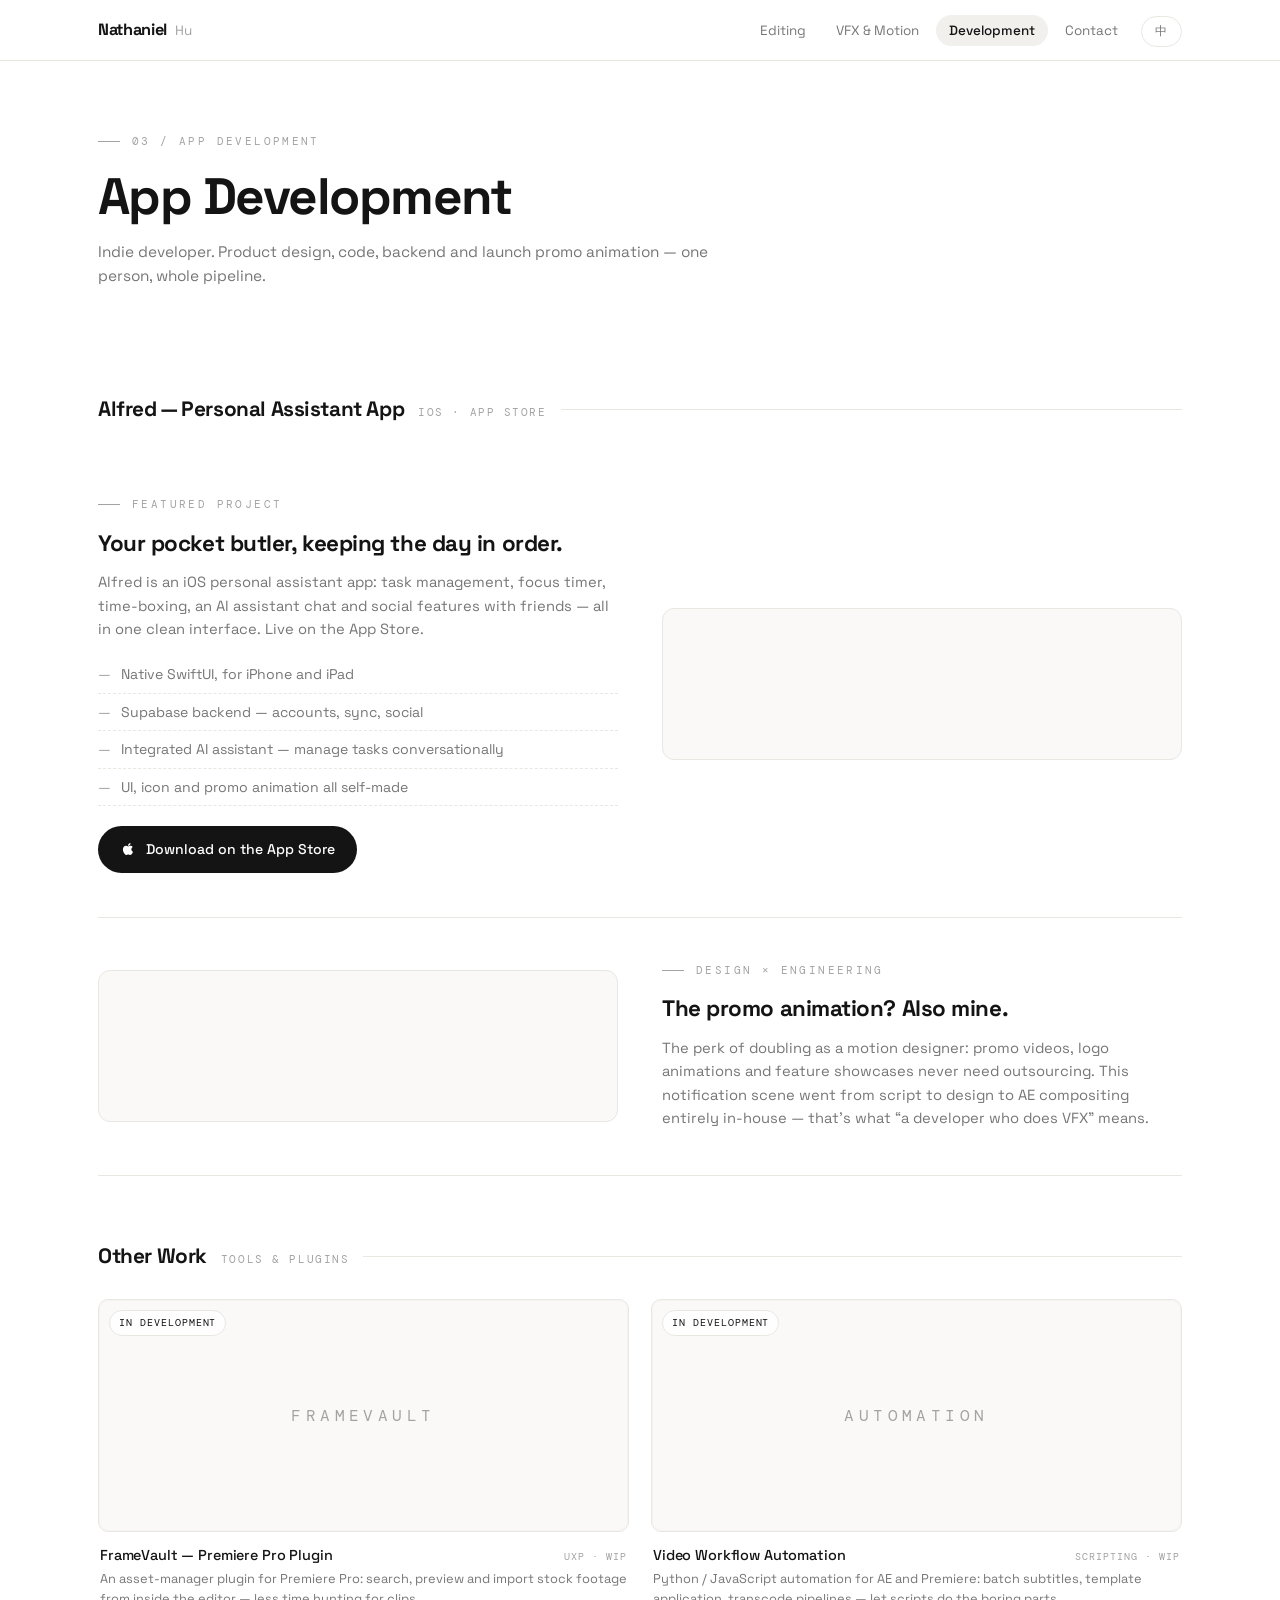
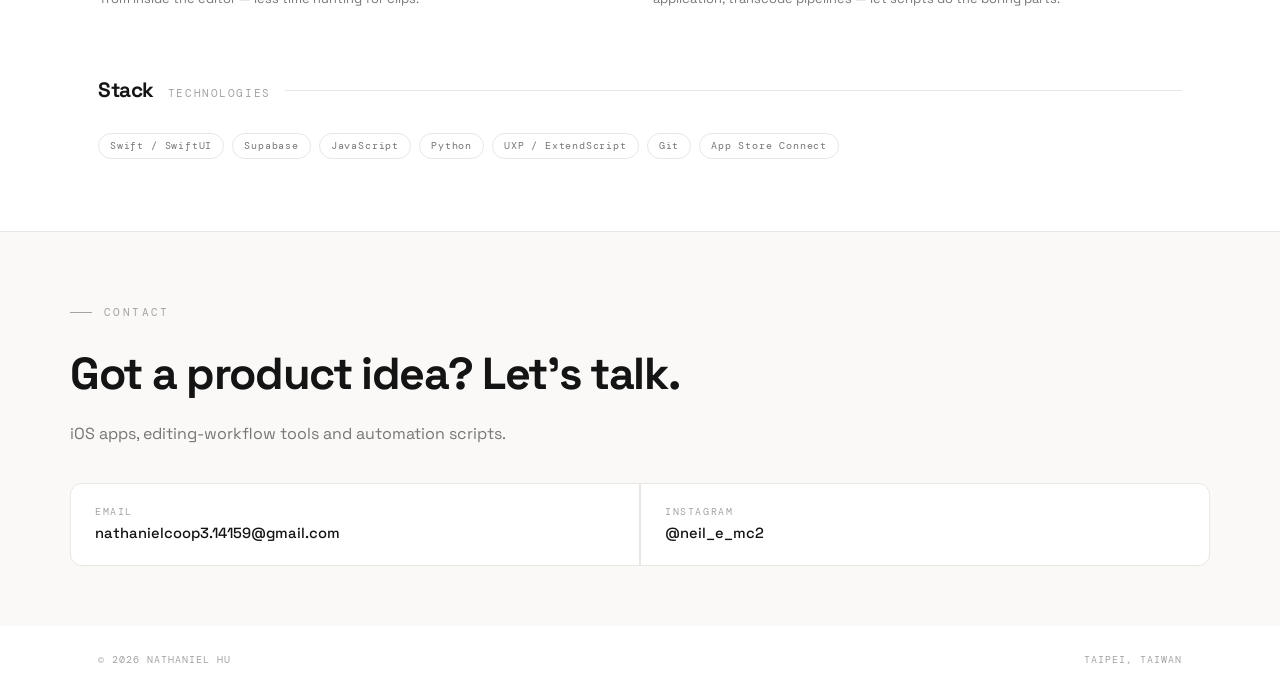
==== dev.html @ a5f8119d "Add files via upload" ====
<!DOCTYPE html>
<html lang="en">
<head>
<meta charset="UTF-8">
<meta name="viewport" content="width=device-width, initial-scale=1.0">
<title>App Development — Nathaniel Hu</title>
<meta name="description" content="Development work by Nathaniel Hu: the iOS app Alfred (SwiftUI + Supabase), Premiere Pro plugins and workflow automation.">
<link rel="icon" href="data:image/svg+xml,<svg xmlns='http://www.w3.org/2000/svg' viewBox='0 0 100 100'><rect width='100' height='100' rx='20' fill='%23141414'/><text x='50' y='68' font-size='58' font-family='Helvetica' font-weight='bold' fill='white' text-anchor='middle'>N</text></svg>">
<link rel="stylesheet" href="../style.css">
</head>
<body>

<header>
  <div class="wrap nav">
    <a class="nav-name" href="index.html">Nathaniel<span>Hu</span></a>
    <ul class="nav-links">
      <li><a href="video.html">Editing</a></li>
      <li><a href="motion.html">VFX &amp; Motion</a></li>
      <li><a href="dev.html" class="on">Development</a></li>
      <li><a href="index.html#contact">Contact</a></li>
      <li><a href="../dev.html" class="lang-btn" lang="zh-TW">中</a></li>
    </ul>
  </div>
</header>

<div class="wrap">
  <div class="page-hd">
    <div class="kicker">03 / App Development</div>
    <h1>App Development</h1>
    <p>Indie developer. Product design, code, backend and launch promo animation — one person, whole pipeline.</p>
  </div>

  <!-- ALFRED -->
  <div class="sec-hd rv"><h2>Alfred — Personal Assistant App</h2><span class="en">iOS · App Store</span><span class="rule"></span></div>

  <div class="feature-row rv">
    <div class="txt">
      <div class="kicker">Featured Project</div>
      <h3>Your pocket butler, keeping the day in order.</h3>
      <p>Alfred is an iOS personal assistant app: task management, focus timer, time-boxing, an AI assistant chat and social features with friends — all in one clean interface. Live on the App Store.</p>
      <ul>
        <li>Native SwiftUI, for iPhone and iPad</li>
        <li>Supabase backend — accounts, sync, social</li>
        <li>Integrated AI assistant — manage tasks conversationally</li>
        <li>UI, icon and promo animation all self-made</li>
      </ul>
      <a class="store-btn" href="https://apps.apple.com/tw/app/alfred/id6762342807?l=en-GB" target="_blank" rel="noopener">
        <svg viewBox="0 0 24 24" fill="currentColor"><path d="M17.05 20.28c-.98.95-2.05.8-3.08.35-1.09-.46-2.09-.48-3.24 0-1.44.62-2.2.44-3.06-.35C2.79 15.25 3.51 7.59 9.05 7.31c1.35.07 2.29.74 3.08.8 1.18-.24 2.31-.93 3.57-.84 1.51.12 2.65.72 3.4 1.8-3.12 1.87-2.38 5.98.48 7.13-.57 1.5-1.31 2.99-2.53 4.08zM12.03 7.25c-.15-2.23 1.66-4.07 3.74-4.25.29 2.58-2.34 4.5-3.74 4.25z"/></svg>
        Download on the App Store
      </a>
    </div>
    <div class="shot">
      <video data-src="../media/alfred-features.mp4" poster="../posters/alfred-features.jpg" muted loop playsinline preload="none"></video>
    </div>
  </div>

  <div class="feature-row rv">
    <div class="shot">
      <video data-src="../media/alfred-notify.mp4" poster="../posters/alfred-notify.jpg" muted loop playsinline preload="none"></video>
    </div>
    <div class="txt">
      <div class="kicker">Design × Engineering</div>
      <h3>The promo animation? Also mine.</h3>
      <p>The perk of doubling as a motion designer: promo videos, logo animations and feature showcases never need outsourcing. This notification scene went from script to design to AE compositing entirely in-house — that's what “a developer who does VFX” means.</p>
    </div>
  </div>

  <!-- OTHER DEV -->
  <div class="sec-hd rv"><h2>Other Work</h2><span class="en">Tools &amp; Plugins</span><span class="rule"></span></div>
  <div class="grid cols-2" style="margin-bottom:24px;">
    <div class="card rv">
      <div class="media" style="aspect-ratio:16/7;display:flex;align-items:center;justify-content:center;">
        <span class="badge">IN DEVELOPMENT</span>
        <span style="font-family:var(--mono);font-size:1rem;letter-spacing:.28em;color:var(--faint);">FRAMEVAULT</span>
      </div>
      <div class="cap"><span class="t">FrameVault — Premiere Pro Plugin</span><span class="m">UXP · WIP</span></div>
      <div class="sub">An asset-manager plugin for Premiere Pro: search, preview and import stock footage from inside the editor — less time hunting for clips.</div>
    </div>
    <div class="card rv">
      <div class="media" style="aspect-ratio:16/7;display:flex;align-items:center;justify-content:center;">
        <span class="badge">IN DEVELOPMENT</span>
        <span style="font-family:var(--mono);font-size:1rem;letter-spacing:.28em;color:var(--faint);">AUTOMATION</span>
      </div>
      <div class="cap"><span class="t">Video Workflow Automation</span><span class="m">Scripting · WIP</span></div>
      <div class="sub">Python / JavaScript automation for AE and Premiere: batch subtitles, template application, transcode pipelines — let scripts do the boring parts.</div>
    </div>
  </div>

  <!-- STACK -->
  <div class="sec-hd rv"><h2>Stack</h2><span class="en">Technologies</span><span class="rule"></span></div>
  <div class="door-tags rv" style="margin-bottom:72px;">
    <span class="tag">Swift / SwiftUI</span>
    <span class="tag">Supabase</span>
    <span class="tag">JavaScript</span>
    <span class="tag">Python</span>
    <span class="tag">UXP / ExtendScript</span>
    <span class="tag">Git</span>
    <span class="tag">App Store Connect</span>
  </div>

</div>

<section class="contact">
  <div class="wrap contact-inner">
    <div class="kicker">Contact</div>
    <h2>Got a product idea? Let's talk.</h2>
    <p class="lead">iOS apps, editing-workflow tools and automation scripts.</p>
    <div class="ct-list">
      <a class="ct-item" href="mailto:nathanielcoop3.14159@gmail.com"><span class="k">Email</span><span class="v">nathanielcoop3.14159@gmail.com</span></a>
      <a class="ct-item" href="https://www.instagram.com/neil_e_mc2" target="_blank" rel="noopener"><span class="k">Instagram</span><span class="v">@neil_e_mc2</span></a>
    </div>
  </div>
</section>

<footer>
  <div class="wrap foot">
    <span>© 2026 NATHANIEL HU</span>
    <span>TAIPEI, TAIWAN</span>
  </div>
</footer>

<script src="../main.js"></script>
</body>
</html>
---- style.css ----
@import url('https://fonts.googleapis.com/css2?family=Space+Grotesk:wght@400;500;700&family=DM+Mono:wght@400;500&family=Noto+Sans+TC:wght@400;500;700&display=swap');

:root {
  --bg: #ffffff;
  --fg: #141414;
  --muted: #767676;
  --faint: #a3a3a3;
  --line: #e9e7e2;
  --card: #faf9f7;
  --sans: 'Space Grotesk', 'Noto Sans TC', -apple-system, sans-serif;
  --mono: 'DM Mono', ui-monospace, monospace;
}

*, *::before, *::after { box-sizing: border-box; margin: 0; padding: 0; }
html { scroll-behavior: smooth; }
body {
  background: var(--bg); color: var(--fg);
  font-family: var(--sans); line-height: 1.6;
  -webkit-font-smoothing: antialiased;
}
img, video { display: block; max-width: 100%; }
a { color: inherit; text-decoration: none; }
::selection { background: #141414; color: #fff; }

.wrap { max-width: 1140px; margin: 0 auto; padding: 0 28px; }

/* ── NAV ── */
header {
  position: sticky; top: 0; z-index: 100;
  background: rgba(255,255,255,.86); backdrop-filter: blur(14px);
  border-bottom: 1px solid var(--line);
}
.nav {
  display: flex; align-items: center; justify-content: space-between;
  height: 60px;
}
.nav-name { font-weight: 700; font-size: 1.02rem; letter-spacing: -.02em; }
.nav-name span { color: var(--faint); font-weight: 400; margin-left: 8px; font-size: .85rem; }
.nav-links { display: flex; gap: 4px; list-style: none; }
.nav-links a {
  font-size: .84rem; color: var(--muted); padding: 7px 13px; border-radius: 99px;
  transition: color .2s, background .2s; white-space: nowrap;
}
.nav-links a:hover { color: var(--fg); background: #f2f0ec; }
.nav-links a.on { color: var(--fg); font-weight: 500; background: #f2f0ec; }
.lang-btn {
  font-family: var(--mono); font-size: .72rem !important; letter-spacing: .08em;
  border: 1px solid var(--line); margin-left: 6px;
}
.lang-btn:hover { border-color: var(--fg); background: #fff !important; }

/* ── COMMON ── */
.kicker {
  font-family: var(--mono); font-size: .68rem; letter-spacing: .22em;
  text-transform: uppercase; color: var(--faint);
  display: flex; align-items: center; gap: 12px;
}
.kicker::before { content: ''; width: 22px; height: 1px; background: var(--faint); }
.page-hd { padding: 72px 0 40px; }
.page-hd h1 { font-size: clamp(2rem, 4.6vw, 3.2rem); letter-spacing: -.03em; line-height: 1.12; margin-top: 18px; }
.page-hd p  { color: var(--muted); max-width: 620px; margin-top: 14px; font-size: .96rem; }
.sec-hd { display: flex; align-items: baseline; gap: 14px; margin: 64px 0 26px; }
.sec-hd h2 { font-size: 1.3rem; letter-spacing: -.02em; }
.sec-hd .en { font-family: var(--mono); font-size: .7rem; color: var(--faint); letter-spacing: .14em; text-transform: uppercase; }
.sec-hd .rule { flex: 1; height: 1px; background: var(--line); align-self: center; }

/* ── HOME HERO ── */
.hero { padding: 88px 0 64px; }
.avatar {
  width: 176px; height: 176px; border-radius: 50%; overflow: hidden;
  border: 1px solid var(--line); margin-bottom: 32px;
  box-shadow: 0 4px 24px rgba(0,0,0,.08);
}
.avatar img { width: 100%; height: 100%; object-fit: cover; }
.hero h1 {
  font-size: clamp(2.6rem, 6.5vw, 4.6rem);
  letter-spacing: -.04em; line-height: 1.04; margin-top: 22px;
}
.hero h1 em { font-style: normal; color: var(--faint); }
.hero h1 .zh-name { font-weight: 500; color: var(--muted); font-size: .55em; margin-left: 18px; letter-spacing: .02em; }
.roles {
  display: flex; flex-wrap: wrap; gap: 8px 0; align-items: center;
  margin-top: 20px; font-size: 1.02rem; color: var(--fg); font-weight: 500; letter-spacing: -.01em;
}
.roles span + span::before { content: '/'; color: var(--faint); font-weight: 400; margin: 0 14px; }
.hero-sub { margin-top: 22px; max-width: 560px; color: var(--muted); font-size: 1rem; }
.hero-sub strong { color: var(--fg); font-weight: 500; white-space: nowrap; }
.hero-meta {
  display: flex; gap: 34px; flex-wrap: wrap; margin-top: 40px;
  font-family: var(--mono); font-size: .72rem; letter-spacing: .06em; color: var(--faint);
}
.hero-meta b { display: block; color: var(--fg); font-family: var(--sans); font-size: .88rem; font-weight: 500; letter-spacing: 0; margin-top: 3px; }

/* ── DOORS ── */
.doors { border-top: 1px solid var(--line); }
.door {
  display: grid; grid-template-columns: 1fr 320px; gap: 40px; align-items: center;
  padding: 40px 0; border-bottom: 1px solid var(--line);
  transition: background .25s;
}
.door:hover { background: var(--card); }
.door-idx { font-family: var(--mono); font-size: .7rem; color: var(--faint); letter-spacing: .14em; }
.door h2 { font-size: clamp(1.5rem, 3.2vw, 2.2rem); letter-spacing: -.03em; margin: 10px 0 8px; display: flex; align-items: center; gap: 14px; }
.door h2 .arr { font-size: .75em; color: var(--faint); transition: transform .25s, color .25s; }
.door:hover h2 .arr { transform: translateX(6px); color: var(--fg); }
.door p { color: var(--muted); font-size: .92rem; max-width: 520px; }
.door-tags { display: flex; gap: 8px; flex-wrap: wrap; margin-top: 16px; }
.tag {
  font-family: var(--mono); font-size: .64rem; letter-spacing: .08em; color: var(--muted);
  border: 1px solid var(--line); border-radius: 99px; padding: 4px 11px; background: #fff;
}
.door-media {
  aspect-ratio: 16/10; overflow: hidden; border-radius: 10px;
  background: var(--card); border: 1px solid var(--line);
}
.door-media img, .door-media video { width: 100%; height: 100%; object-fit: cover; transition: transform .5s cubic-bezier(.16,1,.3,1); }
.door:hover .door-media img, .door:hover .door-media video { transform: scale(1.04); }
.door-media.logo { background: #fff; display: flex; align-items: center; justify-content: center; }
.door-media.logo img { width: auto; height: 78%; object-fit: contain; }
.door:hover .door-media.logo img { transform: scale(1.06); }
.door-media.trio { display: grid; grid-template-columns: 1fr 1fr 1fr; gap: 4px; padding: 0; background: #fff; }
.door-media.trio img { border-radius: 0; }

/* ── CARD GRIDS ── */
.grid { display: grid; gap: 22px; }
.grid.cols-3 { grid-template-columns: repeat(3, 1fr); }
.grid.cols-2 { grid-template-columns: repeat(2, 1fr); }

.card { display: block; }
.card .media {
  position: relative; overflow: hidden; border-radius: 10px;
  border: 1px solid var(--line); background: var(--card);
}
.card .media::after { content: ''; position: absolute; inset: 0; border-radius: inherit; box-shadow: inset 0 0 0 1px rgba(0,0,0,.02); pointer-events: none; }
.card .media img, .card .media video { width: 100%; height: 100%; object-fit: cover; transition: transform .5s cubic-bezier(.16,1,.3,1); }
a.card:hover .media img { transform: scale(1.045); }
.card .cap { padding: 12px 2px 0; display: flex; justify-content: space-between; align-items: baseline; gap: 12px; }
.card .cap .t { font-size: .9rem; font-weight: 500; letter-spacing: -.01em; }
.card .cap .m { font-family: var(--mono); font-size: .62rem; color: var(--faint); letter-spacing: .1em; text-transform: uppercase; white-space: nowrap; }
.card .sub { font-size: .8rem; color: var(--muted); padding: 2px 2px 0; }

.r916 .media { aspect-ratio: 9/16; }
.r169 .media { aspect-ratio: 16/9; }

.badge {
  position: absolute; top: 10px; left: 10px; z-index: 2;
  font-family: var(--mono); font-size: .6rem; letter-spacing: .1em;
  background: rgba(255,255,255,.92); color: var(--fg);
  padding: 4px 9px; border-radius: 99px; border: 1px solid var(--line);
}
.play {
  position: absolute; inset: 0; display: flex; align-items: center; justify-content: center;
  opacity: 0; transition: opacity .25s; z-index: 2;
  background: linear-gradient(to top, rgba(0,0,0,.28), transparent 45%);
}
a.card:hover .play { opacity: 1; }
.play svg { width: 46px; height: 46px; filter: drop-shadow(0 2px 8px rgba(0,0,0,.35)); }

/* ── VIDEO (motion page) ── */
.vidcard .media { aspect-ratio: 16/9; }
.vgroup { margin-bottom: 44px; }
.vgroup-hd { display: flex; align-items: baseline; gap: 12px; margin-bottom: 14px; }
.vgroup-hd .n { font-family: var(--mono); font-size: .66rem; color: var(--faint); letter-spacing: .1em; }
.vgroup-hd h3 { font-size: 1.05rem; letter-spacing: -.01em; }
.vgroup-hd .tools { font-family: var(--mono); font-size: .64rem; color: var(--faint); letter-spacing: .08em; }

/* ── DEV PAGE ── */
.feature-row {
  display: grid; grid-template-columns: 1fr 1fr; gap: 44px; align-items: center;
  padding: 44px 0; border-bottom: 1px solid var(--line);
}
.feature-row:last-of-type { border-bottom: none; }
.feature-row .txt h3 { font-size: 1.4rem; letter-spacing: -.02em; margin: 12px 0 10px; }
.feature-row .txt p { color: var(--muted); font-size: .92rem; }
.feature-row .txt ul { margin: 14px 0 0 0; list-style: none; }
.feature-row .txt li { color: var(--muted); font-size: .88rem; padding: 7px 0; border-bottom: 1px dashed var(--line); display: flex; gap: 10px; }
.feature-row .txt li::before { content: '—'; color: var(--faint); }
.shot { border-radius: 12px; overflow: hidden; border: 1px solid var(--line); background: var(--card); }
.store-btn {
  display: inline-flex; align-items: center; gap: 10px; margin-top: 20px;
  background: var(--fg); color: #fff; padding: 12px 22px; border-radius: 99px;
  font-size: .88rem; font-weight: 500; transition: opacity .2s, transform .2s;
}
.store-btn:hover { opacity: .85; transform: translateY(-1px); }
.store-btn svg { width: 16px; height: 16px; }

/* ── ABOUT STRIP ── */
.about { padding: 56px 0 64px; border-top: 1px solid var(--line); }
.about p { color: var(--muted); font-size: .94rem; max-width: 680px; }
.about p + p { margin-top: 12px; }
.about strong { color: var(--fg); font-weight: 500; }
.about h2 { font-size: 1.5rem; letter-spacing: -.02em; margin: 14px 0 16px; }

/* ── CONTACT / FOOTER ── */
.contact { border-top: 1px solid var(--line); background: var(--card); }
.contact-inner { padding: 72px 0 60px; }
.contact h2 { font-size: clamp(1.8rem, 4vw, 2.8rem); letter-spacing: -.03em; margin-top: 16px; }
.contact .lead { color: var(--muted); margin-top: 12px; max-width: 520px; }
.ct-list { display: grid; grid-template-columns: repeat(2, minmax(0,1fr)); gap: 2px; margin-top: 36px; border: 1px solid var(--line); border-radius: 12px; overflow: hidden; background: var(--line); }
.ct-item {
  background: #fff; padding: 20px 24px; display: flex; flex-direction: column; gap: 2px;
  transition: background .2s;
}
a.ct-item:hover { background: #f5f3ef; }
.ct-item .k { font-family: var(--mono); font-size: .62rem; letter-spacing: .16em; text-transform: uppercase; color: var(--faint); }
.ct-item .v { font-size: .92rem; font-weight: 500; }
footer { padding: 26px 0; }
.foot { display: flex; justify-content: space-between; font-family: var(--mono); font-size: .64rem; color: var(--faint); letter-spacing: .1em; }

/* ── REVEAL ── */
.rv { opacity: 0; transform: translateY(14px); transition: opacity .6s ease, transform .6s ease; }
.rv.in { opacity: 1; transform: none; }
@media (prefers-reduced-motion: reduce) { .rv { opacity: 1; transform: none; transition: none; } }

/* ── RESPONSIVE ── */
@media (max-width: 900px) {
  .grid.cols-3 { grid-template-columns: repeat(2, 1fr); }
  .door { grid-template-columns: 1fr; gap: 22px; }
  .door-media { order: -1; }
  .feature-row { grid-template-columns: 1fr; gap: 24px; }
}
@media (max-width: 620px) {
  .wrap { padding: 0 18px; }
  .nav { height: 54px; }
  .nav-name span { display: none; }
  .nav-links a { padding: 6px 9px; font-size: .78rem; }
  .hero { padding: 56px 0 44px; }
  .hero h1 { font-size: clamp(1.9rem, 8.4vw, 2.4rem); }
  .avatar { width: 112px; height: 112px; margin-bottom: 22px; }
  .roles { font-size: .92rem; }
  .roles span + span::before { margin: 0 9px; }
  .page-hd { padding: 48px 0 28px; }
  .page-hd h1 { font-size: 1.9rem; }
  .grid { gap: 14px; }
  .grid.cols-2, .grid.cols-3 { grid-template-columns: repeat(2, 1fr); }
  .grid.cols-3.reels { grid-template-columns: repeat(2, 1fr); }
  .card .cap .m { display: none; }
  .ct-list { grid-template-columns: 1fr; }
}
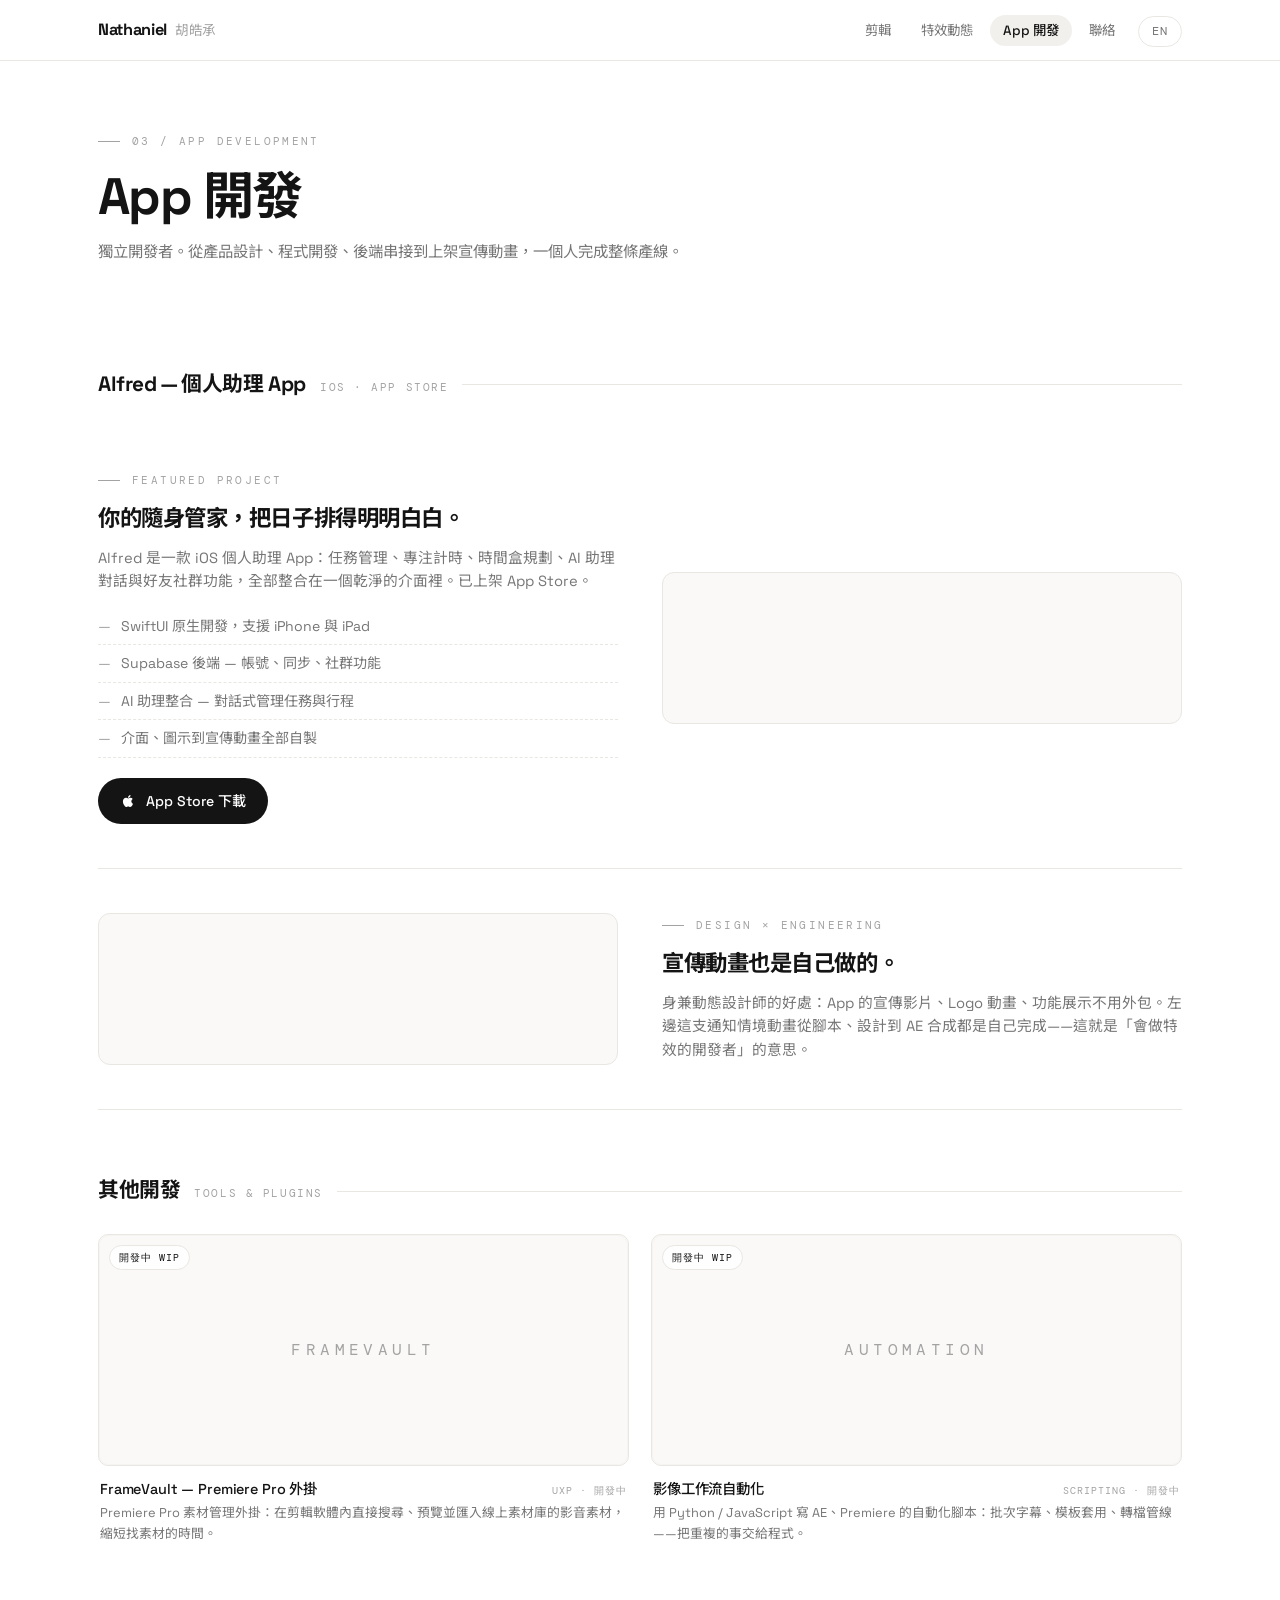
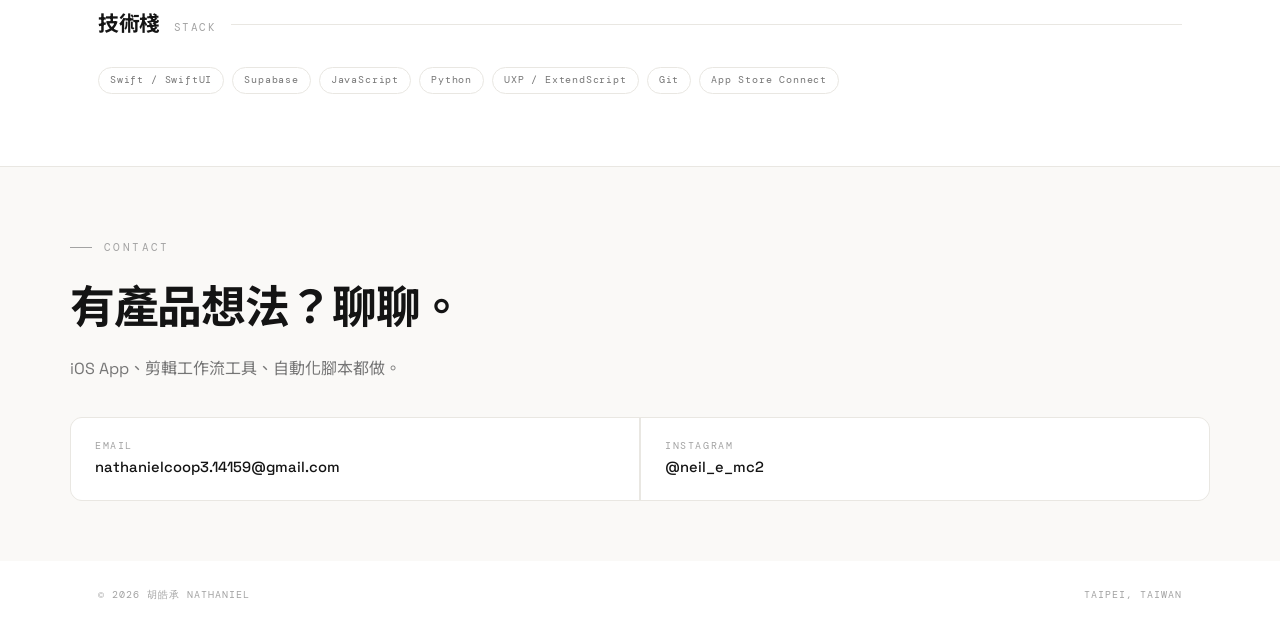
==== commit 005027d8: "Add files via upload" ====
--- a/dev.html
+++ b/dev.html
@@ -1,24 +1,24 @@
 <!DOCTYPE html>
-<html lang="en">
+<html lang="zh-TW">
 <head>
 <meta charset="UTF-8">
 <meta name="viewport" content="width=device-width, initial-scale=1.0">
-<title>App Development — Nathaniel Hu</title>
-<meta name="description" content="Development work by Nathaniel Hu: the iOS app Alfred (SwiftUI + Supabase), Premiere Pro plugins and workflow automation.">
+<title>App 開發 — Nathaniel Hu 胡皓承</title>
+<meta name="description" content="Nathaniel 胡皓承的開發作品：iOS App「Alfred」（SwiftUI + Supabase）、Premiere Pro 外掛與自動化工具。">
 <link rel="icon" href="data:image/svg+xml,<svg xmlns='http://www.w3.org/2000/svg' viewBox='0 0 100 100'><rect width='100' height='100' rx='20' fill='%23141414'/><text x='50' y='68' font-size='58' font-family='Helvetica' font-weight='bold' fill='white' text-anchor='middle'>N</text></svg>">
-<link rel="stylesheet" href="../style.css">
+<link rel="stylesheet" href="style.css">
 </head>
 <body>
 
 <header>
   <div class="wrap nav">
-    <a class="nav-name" href="index.html">Nathaniel<span>Hu</span></a>
+    <a class="nav-name" href="index.html">Nathaniel<span>胡皓承</span></a>
     <ul class="nav-links">
-      <li><a href="video.html">Editing</a></li>
-      <li><a href="motion.html">VFX &amp; Motion</a></li>
-      <li><a href="dev.html" class="on">Development</a></li>
-      <li><a href="index.html#contact">Contact</a></li>
-      <li><a href="../dev.html" class="lang-btn" lang="zh-TW">中</a></li>
+      <li><a href="video.html">剪輯</a></li>
+      <li><a href="motion.html">特效動態</a></li>
+      <li><a href="dev.html" class="on">App 開發</a></li>
+      <li><a href="index.html#contact">聯絡</a></li>
+      <li><a href="en/dev.html" class="lang-btn" lang="en">EN</a></li>
     </ul>
   </div>
 </header>
@@ -26,68 +26,68 @@
 <div class="wrap">
   <div class="page-hd">
     <div class="kicker">03 / App Development</div>
-    <h1>App Development</h1>
-    <p>Indie developer. Product design, code, backend and launch promo animation — one person, whole pipeline.</p>
+    <h1>App 開發</h1>
+    <p>獨立開發者。從產品設計、程式開發、後端串接到上架宣傳動畫，一個人完成整條產線。</p>
   </div>
 
   <!-- ALFRED -->
-  <div class="sec-hd rv"><h2>Alfred — Personal Assistant App</h2><span class="en">iOS · App Store</span><span class="rule"></span></div>
+  <div class="sec-hd rv"><h2>Alfred — 個人助理 App</h2><span class="en">iOS · App Store</span><span class="rule"></span></div>
 
   <div class="feature-row rv">
     <div class="txt">
       <div class="kicker">Featured Project</div>
-      <h3>Your pocket butler, keeping the day in order.</h3>
-      <p>Alfred is an iOS personal assistant app: task management, focus timer, time-boxing, an AI assistant chat and social features with friends — all in one clean interface. Live on the App Store.</p>
+      <h3>你的隨身管家，把日子排得明明白白。</h3>
+      <p>Alfred 是一款 iOS 個人助理 App：任務管理、專注計時、時間盒規劃、AI 助理對話與好友社群功能，全部整合在一個乾淨的介面裡。已上架 App Store。</p>
       <ul>
-        <li>Native SwiftUI, for iPhone and iPad</li>
-        <li>Supabase backend — accounts, sync, social</li>
-        <li>Integrated AI assistant — manage tasks conversationally</li>
-        <li>UI, icon and promo animation all self-made</li>
+        <li>SwiftUI 原生開發，支援 iPhone 與 iPad</li>
+        <li>Supabase 後端 — 帳號、同步、社群功能</li>
+        <li>AI 助理整合 — 對話式管理任務與行程</li>
+        <li>介面、圖示到宣傳動畫全部自製</li>
       </ul>
-      <a class="store-btn" href="https://apps.apple.com/tw/app/alfred/id6762342807?l=en-GB" target="_blank" rel="noopener">
+      <a class="store-btn" href="https://apps.apple.com/tw/app/alfred/id6762342807" target="_blank" rel="noopener">
         <svg viewBox="0 0 24 24" fill="currentColor"><path d="M17.05 20.28c-.98.95-2.05.8-3.08.35-1.09-.46-2.09-.48-3.24 0-1.44.62-2.2.44-3.06-.35C2.79 15.25 3.51 7.59 9.05 7.31c1.35.07 2.29.74 3.08.8 1.18-.24 2.31-.93 3.57-.84 1.51.12 2.65.72 3.4 1.8-3.12 1.87-2.38 5.98.48 7.13-.57 1.5-1.31 2.99-2.53 4.08zM12.03 7.25c-.15-2.23 1.66-4.07 3.74-4.25.29 2.58-2.34 4.5-3.74 4.25z"/></svg>
-        Download on the App Store
+        App Store 下載
       </a>
     </div>
     <div class="shot">
-      <video data-src="../media/alfred-features.mp4" poster="../posters/alfred-features.jpg" muted loop playsinline preload="none"></video>
+      <video data-src="media/alfred-features.mp4" poster="posters/alfred-features.jpg" muted loop playsinline preload="none"></video>
     </div>
   </div>
 
   <div class="feature-row rv">
     <div class="shot">
-      <video data-src="../media/alfred-notify.mp4" poster="../posters/alfred-notify.jpg" muted loop playsinline preload="none"></video>
+      <video data-src="media/alfred-notify.mp4" poster="posters/alfred-notify.jpg" muted loop playsinline preload="none"></video>
     </div>
     <div class="txt">
       <div class="kicker">Design × Engineering</div>
-      <h3>The promo animation? Also mine.</h3>
-      <p>The perk of doubling as a motion designer: promo videos, logo animations and feature showcases never need outsourcing. This notification scene went from script to design to AE compositing entirely in-house — that's what “a developer who does VFX” means.</p>
+      <h3>宣傳動畫也是自己做的。</h3>
+      <p>身兼動態設計師的好處：App 的宣傳影片、Logo 動畫、功能展示不用外包。左邊這支通知情境動畫從腳本、設計到 AE 合成都是自己完成——這就是「會做特效的開發者」的意思。</p>
     </div>
   </div>
 
   <!-- OTHER DEV -->
-  <div class="sec-hd rv"><h2>Other Work</h2><span class="en">Tools &amp; Plugins</span><span class="rule"></span></div>
+  <div class="sec-hd rv"><h2>其他開發</h2><span class="en">Tools &amp; Plugins</span><span class="rule"></span></div>
   <div class="grid cols-2" style="margin-bottom:24px;">
     <div class="card rv">
       <div class="media" style="aspect-ratio:16/7;display:flex;align-items:center;justify-content:center;">
-        <span class="badge">IN DEVELOPMENT</span>
+        <span class="badge">開發中 WIP</span>
         <span style="font-family:var(--mono);font-size:1rem;letter-spacing:.28em;color:var(--faint);">FRAMEVAULT</span>
       </div>
-      <div class="cap"><span class="t">FrameVault — Premiere Pro Plugin</span><span class="m">UXP · WIP</span></div>
-      <div class="sub">An asset-manager plugin for Premiere Pro: search, preview and import stock footage from inside the editor — less time hunting for clips.</div>
+      <div class="cap"><span class="t">FrameVault — Premiere Pro 外掛</span><span class="m">UXP · 開發中</span></div>
+      <div class="sub">Premiere Pro 素材管理外掛：在剪輯軟體內直接搜尋、預覽並匯入線上素材庫的影音素材，縮短找素材的時間。</div>
     </div>
     <div class="card rv">
       <div class="media" style="aspect-ratio:16/7;display:flex;align-items:center;justify-content:center;">
-        <span class="badge">IN DEVELOPMENT</span>
+        <span class="badge">開發中 WIP</span>
         <span style="font-family:var(--mono);font-size:1rem;letter-spacing:.28em;color:var(--faint);">AUTOMATION</span>
       </div>
-      <div class="cap"><span class="t">Video Workflow Automation</span><span class="m">Scripting · WIP</span></div>
-      <div class="sub">Python / JavaScript automation for AE and Premiere: batch subtitles, template application, transcode pipelines — let scripts do the boring parts.</div>
+      <div class="cap"><span class="t">影像工作流自動化</span><span class="m">Scripting · 開發中</span></div>
+      <div class="sub">用 Python / JavaScript 寫 AE、Premiere 的自動化腳本：批次字幕、模板套用、轉檔管線——把重複的事交給程式。</div>
     </div>
   </div>
 
   <!-- STACK -->
-  <div class="sec-hd rv"><h2>Stack</h2><span class="en">Technologies</span><span class="rule"></span></div>
+  <div class="sec-hd rv"><h2>技術棧</h2><span class="en">Stack</span><span class="rule"></span></div>
   <div class="door-tags rv" style="margin-bottom:72px;">
     <span class="tag">Swift / SwiftUI</span>
     <span class="tag">Supabase</span>
@@ -103,8 +103,8 @@
 <section class="contact">
   <div class="wrap contact-inner">
     <div class="kicker">Contact</div>
-    <h2>Got a product idea? Let's talk.</h2>
-    <p class="lead">iOS apps, editing-workflow tools and automation scripts.</p>
+    <h2>有產品想法？聊聊。</h2>
+    <p class="lead">iOS App、剪輯工作流工具、自動化腳本都做。</p>
     <div class="ct-list">
       <a class="ct-item" href="mailto:nathanielcoop3.14159@gmail.com"><span class="k">Email</span><span class="v">nathanielcoop3.14159@gmail.com</span></a>
       <a class="ct-item" href="https://www.instagram.com/neil_e_mc2" target="_blank" rel="noopener"><span class="k">Instagram</span><span class="v">@neil_e_mc2</span></a>
@@ -114,11 +114,11 @@
 
 <footer>
   <div class="wrap foot">
-    <span>© 2026 NATHANIEL HU</span>
+    <span>© 2026 胡皓承 NATHANIEL</span>
     <span>TAIPEI, TAIWAN</span>
   </div>
 </footer>
 
-<script src="../main.js"></script>
+<script src="main.js"></script>
 </body>
 </html>
